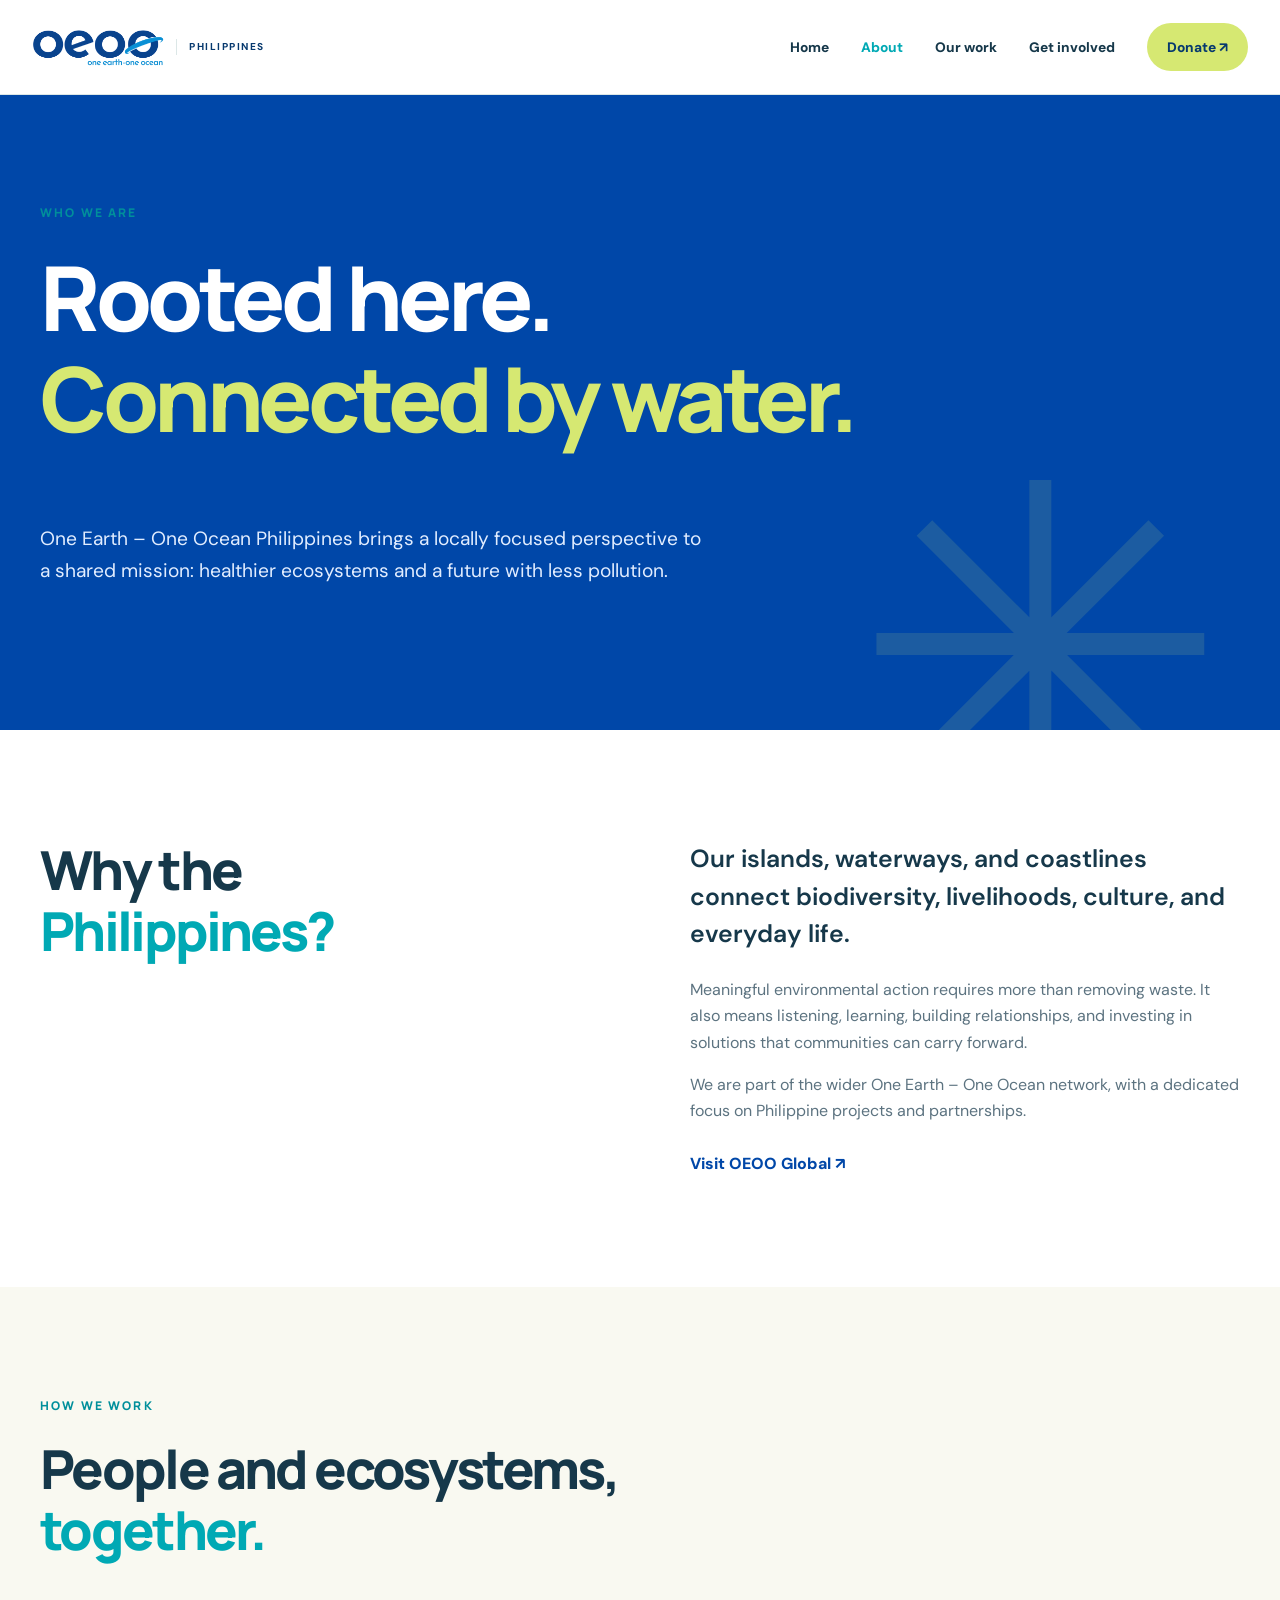
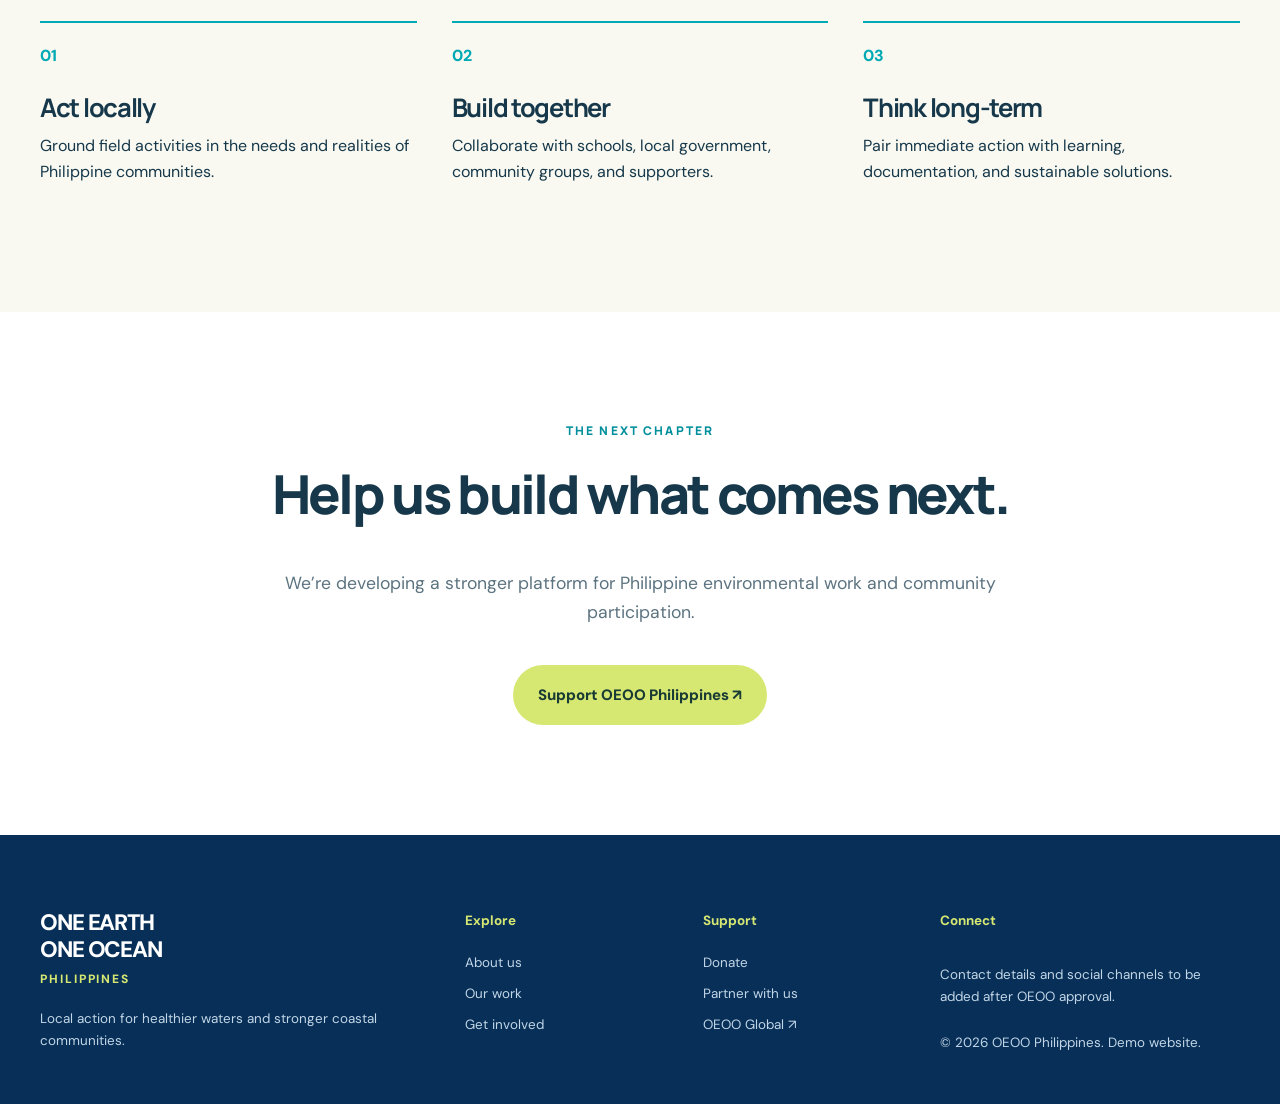
==== about.html @ f6b10235 "Add files via upload" ====
<!doctype html><html lang="en"><head><meta charset="utf-8"><meta name="viewport" content="width=device-width,initial-scale=1"><meta name="theme-color" content="#0047A8"><meta name="description" content="Learn about OEOO Philippines and our locally focused approach."><title>About | OEOO Philippines</title><link rel="preconnect" href="https://fonts.googleapis.com"><link rel="preconnect" href="https://fonts.gstatic.com" crossorigin><link href="https://fonts.googleapis.com/css2?family=DM+Sans:wght@400;500;600;700&family=Manrope:wght@400;500;600;700;800&display=swap" rel="stylesheet"><link rel="stylesheet" href="styles.css"></head><body><header class="header"><div class="nav-shell"><a class="logo" href="index.html" aria-label="OEOO Philippines home"><img src="oeoo-logo.png" alt="One Earth One Ocean"><span>PHILIPPINES</span></a><button class="menu-toggle" aria-label="Open navigation" aria-expanded="false">☰</button><nav class="nav" aria-label="Main navigation"><a href="index.html" class="">Home</a><a href="about.html" class="active">About</a><a href="projects.html" class="">Our work</a><a href="get-involved.html" class="">Get involved</a><a class="nav-donate " href="donate.html">Donate <span aria-hidden="true">↗</span></a></nav></div></header><main><section class="page-hero"><div class="container"><div class="kicker">WHO WE ARE</div><h1>Rooted here.<br><em>Connected by water.</em></h1><p>One Earth – One Ocean Philippines brings a locally focused perspective to a shared mission: healthier ecosystems and a future with less pollution.</p></div></section><section class="section"><div class="container two-col"><div><h2>Why the<br><em>Philippines?</em></h2></div><div><p class="lead">Our islands, waterways, and coastlines connect biodiversity, livelihoods, culture, and everyday life.</p><p>Meaningful environmental action requires more than removing waste. It also means listening, learning, building relationships, and investing in solutions that communities can carry forward.</p><p>We are part of the wider One Earth – One Ocean network, with a dedicated focus on Philippine projects and partnerships.</p><a class="text-link" href="https://www.oeoo.world/" target="_blank" rel="noopener">Visit OEOO Global ↗</a></div></div></section><section class="section cream-section"><div class="container"><div class="kicker">HOW WE WORK</div><h2>People and ecosystems,<br><em>together.</em></h2><div class="three-list"><article><span>01</span><h3>Act locally</h3><p>Ground field activities in the needs and realities of Philippine communities.</p></article><article><span>02</span><h3>Build together</h3><p>Collaborate with schools, local government, community groups, and supporters.</p></article><article><span>03</span><h3>Think long-term</h3><p>Pair immediate action with learning, documentation, and sustainable solutions.</p></article></div></div></section><section class="section"><div class="container center-cta"><div class="kicker">THE NEXT CHAPTER</div><h2>Help us build what comes next.</h2><p>We’re developing a stronger platform for Philippine environmental work and community participation.</p><a class="button lime" href="donate.html">Support OEOO Philippines ↗</a></div></section></main><footer class="footer"><div class="container footer-grid"><div><a class="footer-logo" href="index.html">ONE EARTH<br>ONE OCEAN <span>PHILIPPINES</span></a><p>Local action for healthier waters and stronger coastal communities.</p></div><div><strong>Explore</strong><a href="about.html">About us</a><a href="projects.html">Our work</a><a href="get-involved.html">Get involved</a></div><div><strong>Support</strong><a href="donate.html">Donate</a><a href="get-involved.html#partner">Partner with us</a><a href="https://www.oeoo.world/" target="_blank" rel="noopener">OEOO Global ↗</a></div><div><strong>Connect</strong><p>Contact details and social channels to be added after OEOO approval.</p><small>© <span id="year"></span> OEOO Philippines. Demo website.</small></div></div></footer><script src="script.js" defer></script></body></html>
---- styles.css ----
/* OEOO PHILIPPINES — DESIGN TOKENS: change these first */
:root{--blue:#0047a8;--deep:#07396e;--teal:#00a9b4;--lime:#d6e872;--ube:#c4a4de;--cream:#f9f9f1;--ink:#16384a;--muted:#5c7380;--line:#dce7e7;--white:#fff;--radius:20px;--shadow:0 20px 55px rgba(0,40,65,.10)}
*{box-sizing:border-box}html{scroll-behavior:smooth}body{margin:0;color:var(--ink);background:#fff;font-family:'DM Sans',sans-serif;line-height:1.65}h1,h2,h3,p{margin-top:0}h1,h2,h3{font-family:Manrope,sans-serif;line-height:1.13;letter-spacing:-.05em}h1{font-size:clamp(3.5rem,7.6vw,7.6rem);font-weight:800}h2{font-size:clamp(2.3rem,4.2vw,4.5rem);font-weight:800}h3{font-size:1.6rem}h1 em,h2 em{font-style:normal;color:var(--teal)}a{color:inherit;text-decoration:none}button,input{font:inherit}button{cursor:pointer}button:focus-visible,a:focus-visible,input:focus-visible{outline:3px solid var(--teal);outline-offset:3px}.container{width:min(1200px,calc(100% - 64px));margin-inline:auto}.section{padding:110px 0}.cream-section{background:var(--cream)}.kicker{font:800 .75rem Manrope,sans-serif;letter-spacing:.18em;color:#008f9b;margin-bottom:25px}.kicker.light{color:var(--lime)}.kicker-dot{display:inline-block;width:8px;height:8px;background:var(--lime);border-radius:50%;margin-right:8px}.lead{font-size:clamp(1.2rem,2vw,1.55rem);font-weight:600;line-height:1.5}.text-link{font-weight:800;color:var(--blue);display:inline-flex;gap:8px;margin-top:10px}.text-link:hover{text-decoration:underline}.button{display:inline-flex;align-items:center;justify-content:space-between;gap:28px;padding:16px 23px;border-radius:50px;font-weight:800;font-size:.94rem;transition:transform .2s,background .2s;border:2px solid transparent}.button:hover{transform:translateY(-2px)}.button.lime{background:var(--lime);color:#193b34}.button.dark{background:var(--blue);color:white}.button.outline{border-color:var(--blue);color:var(--blue)}.header{position:relative;background:#fff;z-index:100;box-shadow:0 1px 0 var(--line)}.nav-shell{width:min(1350px,calc(100% - 64px));height:94px;margin:auto;display:flex;align-items:center;justify-content:space-between;gap:30px}.logo{display:flex;align-items:center;gap:12px}.logo img{width:132px;height:54px;object-fit:contain}.logo span{font-size:10px;font-weight:800;letter-spacing:.15em;border-left:1px solid var(--line);padding-left:12px;color:var(--deep)}.nav{display:flex;align-items:center;gap:32px}.nav a{font-size:.86rem;font-weight:800;white-space:nowrap}.nav a:hover,.nav a.active:not(.nav-donate){color:var(--teal)}.nav .nav-donate{padding:13px 20px;background:var(--lime);border-radius:30px;color:var(--deep)}.menu-toggle{display:none;border:0;background:none;font-size:1.6rem}.hero{position:relative;background:var(--blue);color:#fff;overflow:hidden;padding:78px 0 105px}.hero-grid{position:relative;z-index:2;display:grid;grid-template-columns:1.18fr .82fr;align-items:center;gap:75px}.hero h1{margin:24px 0 28px}.hero h1 em,.donate-hero h1 em{color:var(--lime)}.hero-copy>p{font-size:1.18rem;max-width:590px;color:#e1edff}.hero-actions{display:flex;align-items:center;flex-wrap:wrap;gap:30px;margin-top:36px}.light-link{color:#fff}.hero-note{font-size:.75rem;letter-spacing:.09em;margin-top:65px;color:#c2e0fa}.hero-art{position:relative;padding:25px}.photo-frame{position:relative;transform:rotate(3deg);background:#fff;padding:12px 12px 0;border-radius:150px 150px 18px 18px;box-shadow:var(--shadow)}.photo-frame img{width:100%;height:460px;object-fit:cover;object-position:center 45%;border-radius:145px 145px 10px 10px;display:block}.photo-caption{color:var(--ink);display:flex;align-items:center;gap:12px;padding:15px 10px;font-size:.65rem;letter-spacing:.12em;line-height:1.5}.photo-caption strong{font-size:.9rem;letter-spacing:0}.caption-icon{font-size:2rem;color:var(--teal)}.hero-sticker{position:absolute;right:-20px;top:55px;display:grid;place-content:center;text-align:center;width:115px;height:115px;background:var(--lime);color:var(--deep);border-radius:50%;font-size:.86rem;font-weight:800;line-height:1.2;transform:rotate(12deg)}.hero-shape{position:absolute;border:1px solid rgba(255,255,255,.17);border-radius:50%;width:500px;height:500px;pointer-events:none}.hero-shape-a{top:-270px;left:-150px}.hero-shape-b{bottom:-300px;right:0;width:700px;height:700px}.wave-edge{position:absolute;bottom:-2px;left:0;width:100%;height:30px;background:var(--white);clip-path:polygon(0 75%,10% 45%,20% 80%,32% 40%,43% 72%,55% 40%,67% 77%,79% 40%,90% 70%,100% 45%,100% 100%,0 100%)}.two-col{display:grid;grid-template-columns:1fr 1fr;gap:100px;align-items:start}.two-col p{color:var(--muted)}.two-col .lead{color:var(--ink)}.section-heading{display:flex;justify-content:space-between;align-items:end;gap:30px;margin-bottom:35px}.section-heading h2{margin-bottom:0}.feature-grid{display:grid;grid-template-columns:repeat(3,1fr);gap:18px}.feature-card{padding:36px;border-radius:22px;min-height:350px;display:flex;flex-direction:column;align-items:flex-start}.feature-card span{font-size:.69rem;letter-spacing:.13em;font-weight:800;margin-top:auto}.feature-card h3{font-size:2rem;margin:13px 0}.feature-card p{font-size:.95rem;margin:0}.feature-icon{font-size:4rem;line-height:1}.blue-card{background:var(--blue);color:white}.lime-card{background:var(--lime);color:var(--deep)}.teal-card{background:var(--teal);color:#073c46}.impact-grid{display:grid;grid-template-columns:1fr 1fr;align-items:center;gap:80px}.impact-grid p{max-width:460px;color:var(--muted);margin-bottom:28px}.impact-art{min-height:400px;display:grid;place-items:center;position:relative}.ripple{position:absolute;border:2px solid var(--teal);border-radius:50%;aspect-ratio:1}.ripple-one{width:70%}.ripple-two{width:48%}.ripple-three{width:27%;background:var(--lime);border:none}.ripple-center{z-index:1;font-size:4rem;color:var(--blue)}.newsletter-band{background:var(--lime)}.band-flex{display:flex;justify-content:space-between;align-items:center;gap:35px}.band-flex h2{margin-bottom:10px}.band-flex p{margin-bottom:0}.page-hero{background:var(--blue);color:#fff;padding:110px 0 125px;position:relative;overflow:hidden}.page-hero:after{content:'✳';position:absolute;right:4%;bottom:-150px;font-size:450px;color:rgba(214,232,114,.13);line-height:1}.page-hero .container{position:relative;z-index:1}.page-hero h1{font-size:clamp(3.4rem,7vw,7rem);max-width:1000px}.page-hero h1 em{color:var(--lime)}.page-hero p{font-size:1.2rem;max-width:670px;color:#e1edff}.three-list{display:grid;grid-template-columns:repeat(3,1fr);gap:35px;margin-top:60px}.three-list article{border-top:2px solid var(--teal);padding-top:20px}.three-list article>span{font-weight:800;color:var(--teal)}.three-list h3{margin:25px 0 10px}.center-cta{text-align:center;max-width:750px}.center-cta p{color:var(--muted);font-size:1.1rem}.center-cta .button{margin-top:20px}.project-row{display:grid;grid-template-columns:90px 1fr 180px;gap:30px;align-items:center;padding:55px 0;border-bottom:1px solid var(--line)}.project-row:first-child{padding-top:0}.project-number{color:var(--teal);font-weight:800}.project-row h2{font-size:clamp(2rem,3.4vw,3.4rem);margin-bottom:15px}.project-row p{max-width:650px;color:var(--muted)}.project-symbol{width:150px;height:150px;border-radius:50%;display:grid;place-items:center;font-size:5rem}.project-symbol.blue{background:var(--blue);color:white}.project-symbol.lime-bg{background:var(--lime)}.project-symbol.teal-bg{background:var(--teal);color:white}.project-symbol.lavender{background:var(--ube)}.involve-grid{display:grid;grid-template-columns:repeat(3,1fr);gap:20px}.involve-card{background:var(--cream);padding:38px;border-radius:22px;min-height:390px}.involve-card:nth-child(2){background:#e7f7f6}.involve-card:nth-child(3){background:#f1f7db}.big-icon{font-size:4rem;color:var(--blue)}.involve-card h2{font-size:2.5rem;margin:22px 0}.involve-card p{color:var(--muted)}.micro{font-size:.8rem;color:var(--muted);line-height:1.6}.donate-hero{background:var(--blue);color:#fff;padding:95px 0 105px;overflow:hidden}.donate-hero-grid{display:grid;grid-template-columns:1fr 480px;align-items:center;gap:75px}.donate-hero h1{font-size:clamp(3.5rem,6.6vw,6.7rem)}.donate-hero-grid>div:first-child>p{font-size:1.16rem;color:#e1edff;max-width:520px}.trust-line{display:flex;flex-wrap:wrap;gap:13px;margin-top:40px;font-size:.79rem;color:#dbe9f9}.trust-line span{color:var(--lime)}.donation-card{background:#fff;color:var(--ink);border-radius:25px;padding:35px;box-shadow:0 30px 70px #001b4880}.card-top{display:flex;justify-content:space-between;align-items:center;gap:10px;font-size:.68rem;font-weight:800;letter-spacing:.1em;color:var(--teal)}.demo-chip{background:#fff3d8;color:#8b5b00;padding:5px 9px;border-radius:30px;letter-spacing:0}.donation-card h2{font-size:2rem;margin:24px 0 7px}.donation-card>p{color:var(--muted);font-size:.9rem}.giving-toggle{display:grid;grid-template-columns:1fr 1fr;gap:4px;background:#eef3f4;padding:5px;border-radius:40px;margin:23px 0}.frequency{border:0;background:transparent;border-radius:30px;padding:12px;font-weight:800;color:var(--muted)}.frequency.active{background:var(--blue);color:white}.amount-grid{display:grid;grid-template-columns:1fr 1fr;gap:10px}.amount{padding:15px;border:2px solid var(--line);border-radius:13px;background:white;color:var(--ink);font-weight:800}.amount.active{background:var(--lime);border-color:#a2ba43}.custom-label{display:block;margin:22px 0 8px;font-size:.82rem;font-weight:800}.custom-wrap{display:flex;align-items:center;border:1px solid var(--line);border-radius:12px;padding:0 15px}.custom-wrap input{width:100%;padding:13px;border:0;outline:0}.donation-summary{display:flex;justify-content:space-between;align-items:center;gap:10px;margin:24px 0;font-size:.82rem}.donation-summary strong{font-size:1.1rem;color:var(--blue)}.donate-submit{width:100%;background:var(--lime);color:var(--deep);border:0;opacity:.7;cursor:not-allowed}.donation-disclaimer{font-size:.72rem!important;line-height:1.5;margin:15px 0 0}.section-aside{max-width:300px;color:var(--muted)}.simple-card{padding:30px;border:1px solid var(--line);border-radius:18px}.simple-icon{font-size:3.3rem;color:var(--teal)}.simple-card h3{margin:18px 0 10px}.simple-card p{color:var(--muted)}.footer{background:#072f58;color:#fff;padding:75px 0 50px}.footer-grid{display:grid;grid-template-columns:2fr 1fr 1fr 1.6fr;gap:50px}.footer-grid>div{display:flex;flex-direction:column;align-items:flex-start;gap:9px}.footer-grid strong{font-size:.84rem;margin-bottom:10px;color:var(--lime)}.footer-grid a:not(.footer-logo),.footer-grid p,.footer-grid small{font-size:.84rem;color:#c2d6e7}.footer-grid a:hover{color:var(--lime)}.footer-logo{font-size:1.4rem;font-weight:800;line-height:1.2;letter-spacing:-.05em}.footer-logo span{display:block;color:var(--lime);font-size:.75rem;letter-spacing:.16em;margin-top:8px}.footer-grid p{margin:12px 0 0}.footer-grid small{margin-top:15px}
@media(max-width:1000px){.hero-grid,.donate-hero-grid{gap:35px}.nav{gap:17px}.nav-shell{width:calc(100% - 36px)}.container{width:calc(100% - 40px)}.donate-hero-grid{grid-template-columns:1fr 440px}.two-col{gap:45px}.photo-frame img{height:390px}}
@media(max-width:760px){.nav-shell{height:76px}.logo img{width:100px}.logo span{font-size:9px}.menu-toggle{display:block}.nav{display:none;position:absolute;top:76px;left:0;right:0;padding:22px;background:white;box-shadow:0 15px 30px #003d6a20;flex-direction:column;align-items:stretch;gap:0}.nav.open{display:flex}.nav a{padding:13px}.nav .nav-donate{text-align:center;margin-top:8px}.section{padding:70px 0}.hero{padding:65px 0 80px}.hero-grid,.two-col,.impact-grid,.donate-hero-grid{grid-template-columns:1fr}.hero h1{font-size:clamp(3.6rem,13vw,6rem)}.hero-art{max-width:420px;margin:auto}.hero-note{margin-top:35px}.feature-grid,.three-list,.involve-grid{grid-template-columns:1fr}.feature-card{min-height:270px}.feature-card span{margin-top:35px}.section-heading,.band-flex{align-items:flex-start;flex-direction:column}.impact-art{min-height:300px}.page-hero{padding:70px 0}.project-row{grid-template-columns:40px 1fr;gap:15px}.project-symbol{display:none}.donate-hero{padding:70px 0}.donation-card{padding:24px}.footer-grid{grid-template-columns:1fr 1fr;gap:35px}.footer-grid>div:first-child{grid-column:1/-1}}
@media(max-width:450px){.container{width:calc(100% - 30px)}.hero-art{padding:15px}.hero-sticker{right:0;width:85px;height:85px;font-size:.7rem}.photo-frame img{height:340px}.hero-actions{gap:18px}.donation-card{padding:18px}.footer-grid{grid-template-columns:1fr}.footer-grid>div:first-child{grid-column:auto}.trust-line{gap:8px}}
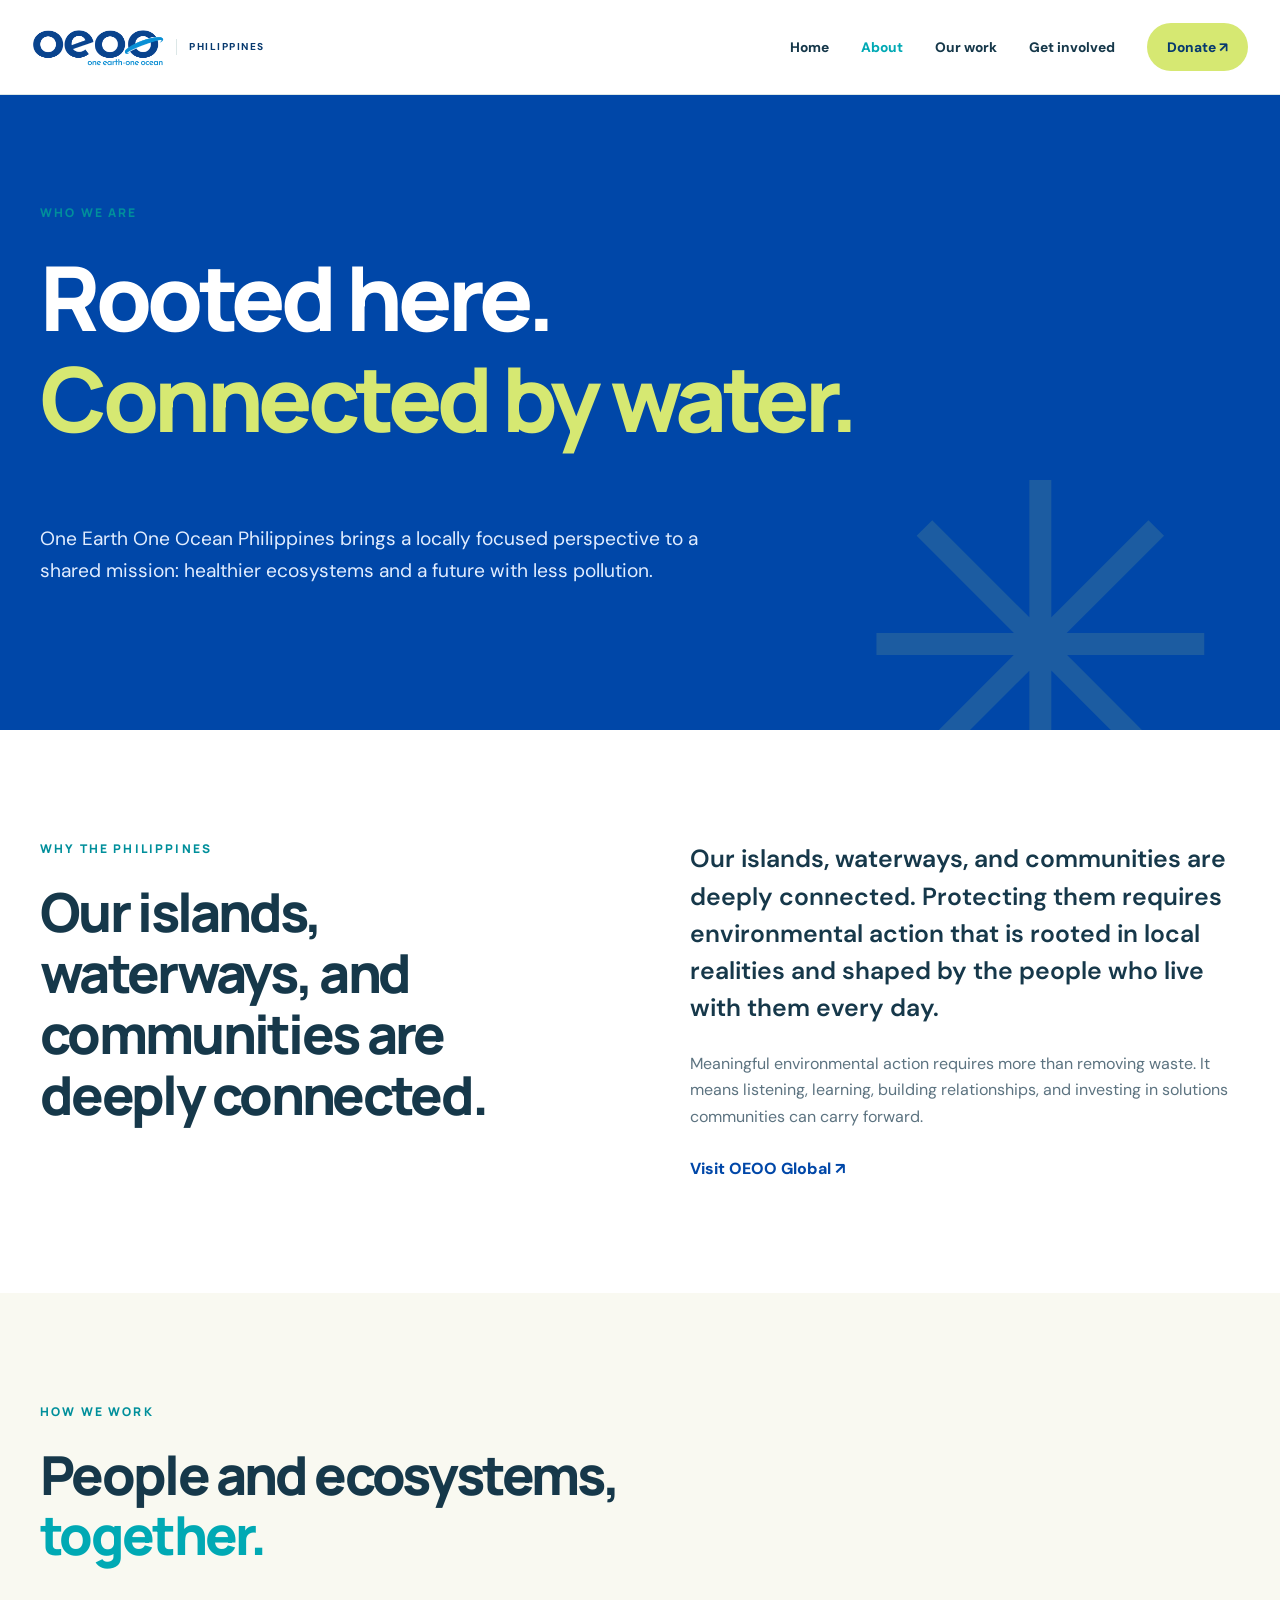
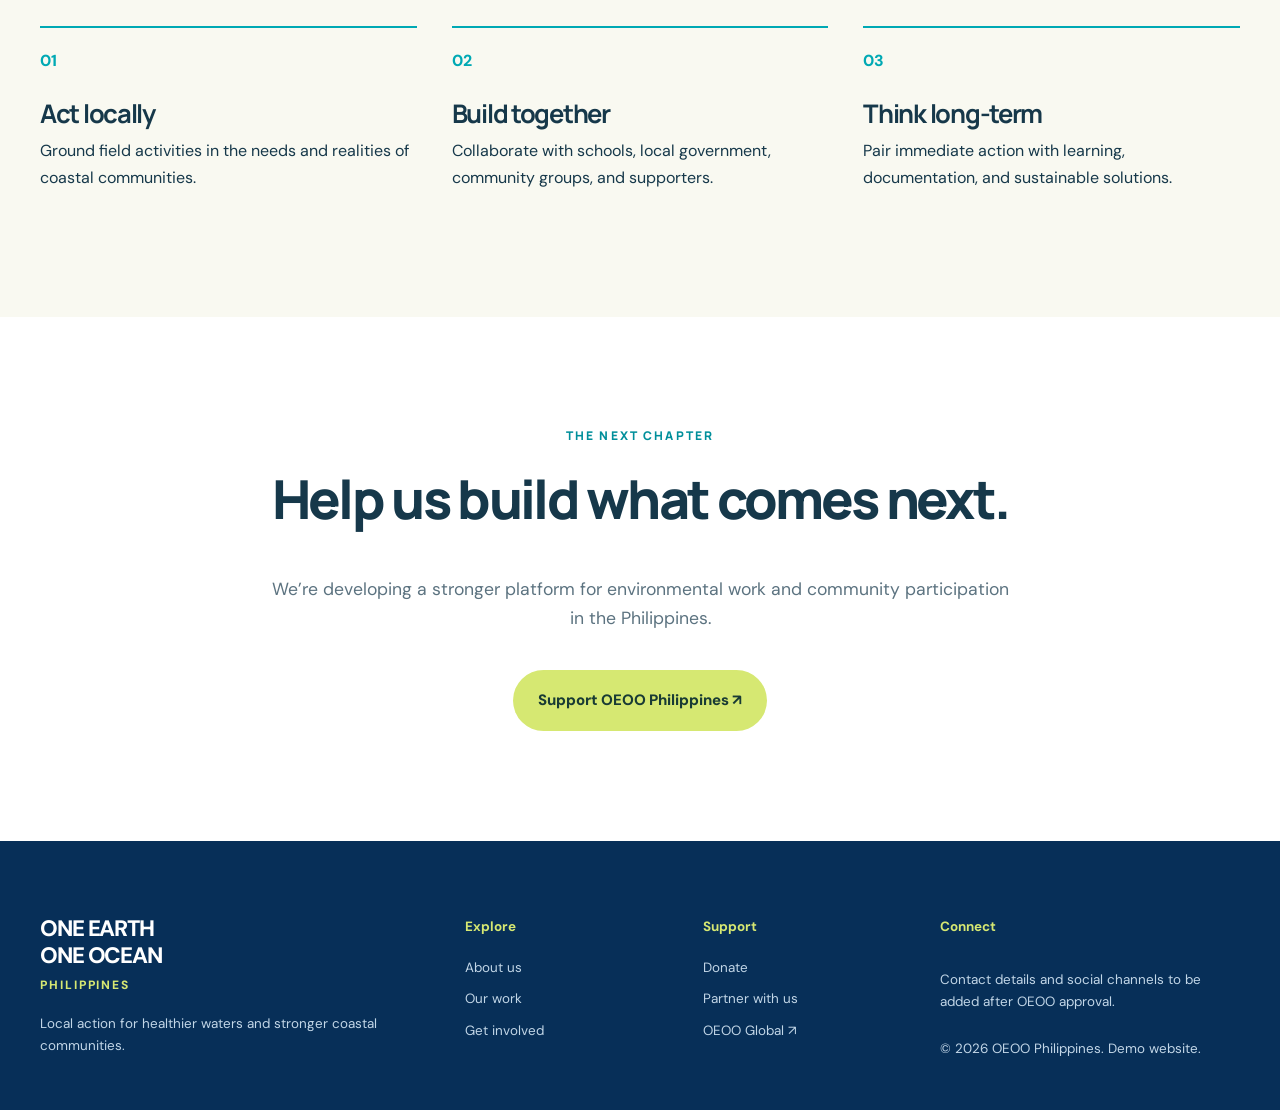
==== commit dd8ea258: "Format about page HTML" ====
--- a/about.html
+++ b/about.html
@@ -1 +1,131 @@
-<!doctype html><html lang="en"><head><meta charset="utf-8"><meta name="viewport" content="width=device-width,initial-scale=1"><meta name="theme-color" content="#0047A8"><meta name="description" content="Learn about OEOO Philippines and our locally focused approach."><title>About | OEOO Philippines</title><link rel="preconnect" href="https://fonts.googleapis.com"><link rel="preconnect" href="https://fonts.gstatic.com" crossorigin><link href="https://fonts.googleapis.com/css2?family=DM+Sans:wght@400;500;600;700&family=Manrope:wght@400;500;600;700;800&display=swap" rel="stylesheet"><link rel="stylesheet" href="styles.css"></head><body><header class="header"><div class="nav-shell"><a class="logo" href="index.html" aria-label="OEOO Philippines home"><img src="oeoo-logo.png" alt="One Earth One Ocean"><span>PHILIPPINES</span></a><button class="menu-toggle" aria-label="Open navigation" aria-expanded="false">☰</button><nav class="nav" aria-label="Main navigation"><a href="index.html" class="">Home</a><a href="about.html" class="active">About</a><a href="projects.html" class="">Our work</a><a href="get-involved.html" class="">Get involved</a><a class="nav-donate " href="donate.html">Donate <span aria-hidden="true">↗</span></a></nav></div></header><main><section class="page-hero"><div class="container"><div class="kicker">WHO WE ARE</div><h1>Rooted here.<br><em>Connected by water.</em></h1><p>One Earth – One Ocean Philippines brings a locally focused perspective to a shared mission: healthier ecosystems and a future with less pollution.</p></div></section><section class="section"><div class="container two-col"><div><h2>Why the<br><em>Philippines?</em></h2></div><div><p class="lead">Our islands, waterways, and coastlines connect biodiversity, livelihoods, culture, and everyday life.</p><p>Meaningful environmental action requires more than removing waste. It also means listening, learning, building relationships, and investing in solutions that communities can carry forward.</p><p>We are part of the wider One Earth – One Ocean network, with a dedicated focus on Philippine projects and partnerships.</p><a class="text-link" href="https://www.oeoo.world/" target="_blank" rel="noopener">Visit OEOO Global ↗</a></div></div></section><section class="section cream-section"><div class="container"><div class="kicker">HOW WE WORK</div><h2>People and ecosystems,<br><em>together.</em></h2><div class="three-list"><article><span>01</span><h3>Act locally</h3><p>Ground field activities in the needs and realities of Philippine communities.</p></article><article><span>02</span><h3>Build together</h3><p>Collaborate with schools, local government, community groups, and supporters.</p></article><article><span>03</span><h3>Think long-term</h3><p>Pair immediate action with learning, documentation, and sustainable solutions.</p></article></div></div></section><section class="section"><div class="container center-cta"><div class="kicker">THE NEXT CHAPTER</div><h2>Help us build what comes next.</h2><p>We’re developing a stronger platform for Philippine environmental work and community participation.</p><a class="button lime" href="donate.html">Support OEOO Philippines ↗</a></div></section></main><footer class="footer"><div class="container footer-grid"><div><a class="footer-logo" href="index.html">ONE EARTH<br>ONE OCEAN <span>PHILIPPINES</span></a><p>Local action for healthier waters and stronger coastal communities.</p></div><div><strong>Explore</strong><a href="about.html">About us</a><a href="projects.html">Our work</a><a href="get-involved.html">Get involved</a></div><div><strong>Support</strong><a href="donate.html">Donate</a><a href="get-involved.html#partner">Partner with us</a><a href="https://www.oeoo.world/" target="_blank" rel="noopener">OEOO Global ↗</a></div><div><strong>Connect</strong><p>Contact details and social channels to be added after OEOO approval.</p><small>© <span id="year"></span> OEOO Philippines. Demo website.</small></div></div></footer><script src="script.js" defer></script></body></html>+<!doctype html>
+<html lang="en">
+  <head>
+    <meta charset="utf-8">
+    <meta name="viewport" content="width=device-width, initial-scale=1">
+    <meta name="theme-color" content="#0047A8">
+    <meta name="description" content="Learn about OEOO Philippines and our locally focused approach.">
+    <title>About | OEOO Philippines</title>
+
+    <link rel="preconnect" href="https://fonts.googleapis.com">
+    <link rel="preconnect" href="https://fonts.gstatic.com" crossorigin>
+    <link href="https://fonts.googleapis.com/css2?family=DM+Sans:wght@400;500;600;700&family=Manrope:wght@400;500;600;700;800&display=swap" rel="stylesheet">
+    <link rel="stylesheet" href="styles.css">
+  </head>
+
+  <body>
+    <header class="header">
+      <div class="nav-shell">
+        <a class="logo" href="index.html" aria-label="OEOO Philippines home">
+          <img src="oeoo-logo.png" alt="One Earth One Ocean">
+          <span>PHILIPPINES</span>
+        </a>
+
+        <button class="menu-toggle" aria-label="Open navigation" aria-expanded="false">☰</button>
+
+        <nav class="nav" aria-label="Main navigation">
+          <a href="index.html" class="">Home</a>
+          <a href="about.html" class="active">About</a>
+          <a href="projects.html" class="">Our work</a>
+          <a href="get-involved.html" class="">Get involved</a>
+          <a class="nav-donate " href="donate.html">Donate <span aria-hidden="true">↗</span></a>
+        </nav>
+      </div>
+    </header>
+
+    <main>
+      <section class="page-hero">
+        <div class="container">
+          <div class="kicker">WHO WE ARE</div>
+          <h1>Rooted here.<br><em>Connected by water.</em></h1>
+          <p>One Earth One Ocean Philippines brings a locally focused perspective to a shared mission: healthier ecosystems and a future with less pollution.</p>
+        </div>
+      </section>
+
+      <section class="section">
+        <div class="container two-col">
+          <div>
+            <div class="kicker">WHY THE PHILIPPINES</div>
+            <h2>Our islands, waterways, and communities are deeply connected.</h2>
+          </div>
+          <div>
+            <p class="lead">Our islands, waterways, and communities are deeply connected. Protecting them requires environmental action that is rooted in local realities and shaped by the people who live with them every day.</p>
+            <p>Meaningful environmental action requires more than removing waste. It means listening, learning, building relationships, and investing in solutions communities can carry forward.</p>
+            <a class="text-link" href="https://www.oeoo.world/" target="_blank" rel="noopener">Visit OEOO Global ↗</a>
+          </div>
+        </div>
+      </section>
+
+      <section class="section cream-section">
+        <div class="container">
+          <div class="section-heading">
+            <div>
+              <div class="kicker">HOW WE WORK</div>
+              <h2>People and ecosystems,<br><em>together.</em></h2>
+            </div>
+          </div>
+
+          <div class="three-list">
+            <article>
+              <span>01</span>
+              <h3>Act locally</h3>
+              <p>Ground field activities in the needs and realities of coastal communities.</p>
+            </article>
+
+            <article>
+              <span>02</span>
+              <h3>Build together</h3>
+              <p>Collaborate with schools, local government, community groups, and supporters.</p>
+            </article>
+
+            <article>
+              <span>03</span>
+              <h3>Think long-term</h3>
+              <p>Pair immediate action with learning, documentation, and sustainable solutions.</p>
+            </article>
+          </div>
+        </div>
+      </section>
+
+      <section class="section">
+        <div class="container center-cta">
+          <div class="kicker">THE NEXT CHAPTER</div>
+          <h2>Help us build what comes next.</h2>
+          <p>We’re developing a stronger platform for environmental work and community participation in the Philippines.</p>
+          <a class="button lime" href="donate.html">Support OEOO Philippines ↗</a>
+        </div>
+      </section>
+    </main>
+
+    <footer class="footer">
+      <div class="container footer-grid">
+        <div>
+          <a class="footer-logo" href="index.html">ONE EARTH<br>ONE OCEAN <span>PHILIPPINES</span></a>
+          <p>Local action for healthier waters and stronger coastal communities.</p>
+        </div>
+
+        <div>
+          <strong>Explore</strong>
+          <a href="about.html">About us</a>
+          <a href="projects.html">Our work</a>
+          <a href="get-involved.html">Get involved</a>
+        </div>
+
+        <div>
+          <strong>Support</strong>
+          <a href="donate.html">Donate</a>
+          <a href="get-involved.html#partner">Partner with us</a>
+          <a href="https://www.oeoo.world/" target="_blank" rel="noopener">OEOO Global ↗</a>
+        </div>
+
+        <div>
+          <strong>Connect</strong>
+          <p>Contact details and social channels to be added after OEOO approval.</p>
+          <small>© <span id="year"></span> OEOO Philippines. Demo website.</small>
+        </div>
+      </div>
+    </footer>
+
+    <script src="script.js" defer></script>
+  </body>
+</html>
